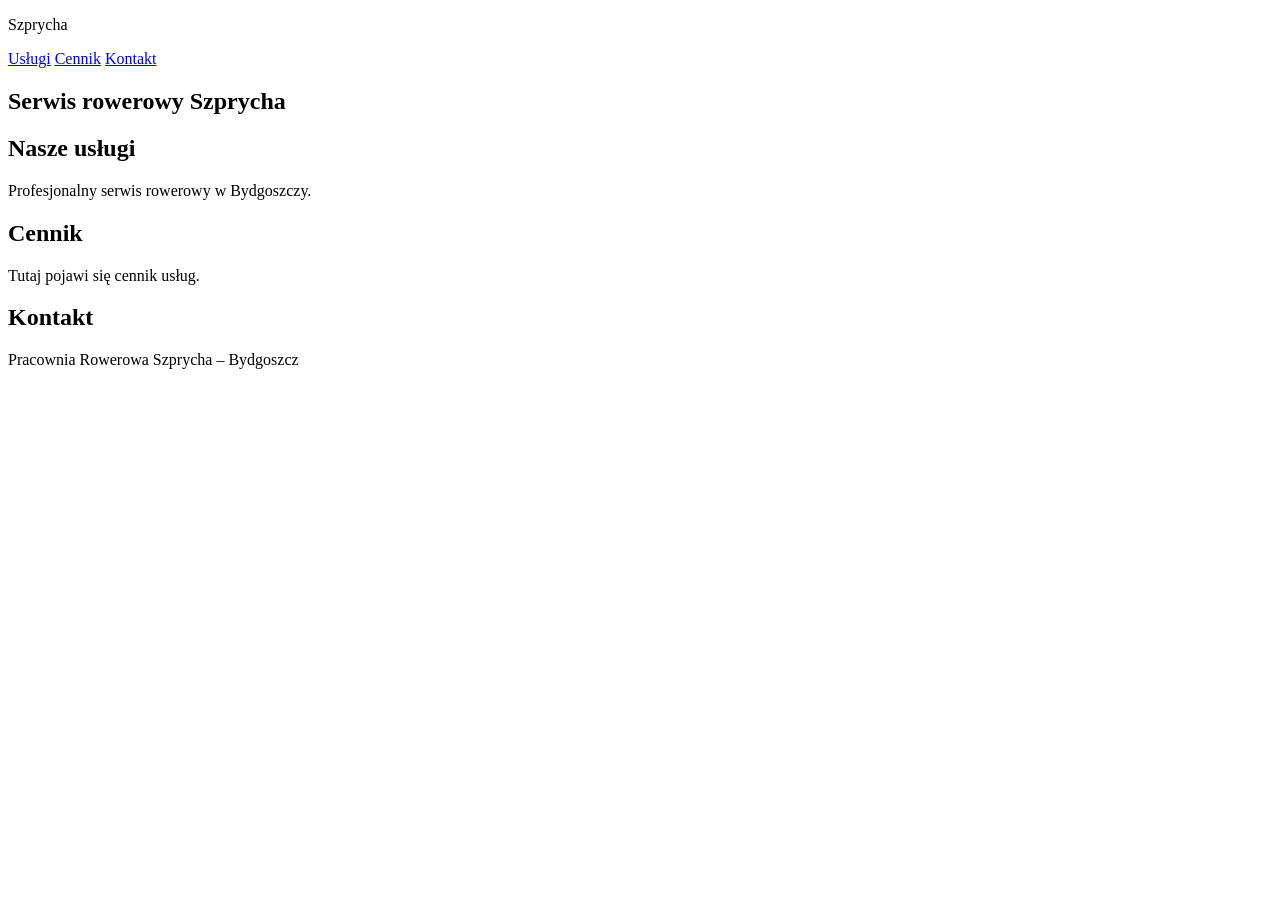
==== index.html @ 935c0ace "lab1: szkielet strony" ====
<!DOCTYPE html>
<html lang="pl">
<head>
    <meta charset="UTF-8">
    <meta name="viewport" content="width=device-width, initial-scale=1.0">
    <title>Szprycha – serwis rowerowy</title>
    <link rel="stylesheet" href="style.css">
</head>
<body>

    <header class="site-header">
        <p class="logo">Szprycha</p>

        <nav class="menu">
            <a href="#uslugi">Usługi</a>
            <a href="#cennik">Cennik</a>
            <a href="#kontakt">Kontakt</a>
        </nav>
    </header>

    <main>
        <section id="uslugi">
            <h1>Serwis rowerowy Szprycha</h1>
            <h2>Nasze usługi</h2>
            <p>Profesjonalny serwis rowerowy w Bydgoszczy.</p>
        </section>

        <section id="cennik">
            <h2>Cennik</h2>
            <p>Tutaj pojawi się cennik usług.</p>
        </section>
    </main>

    <footer id="kontakt">
        <h2>Kontakt</h2>
        <p>Pracownia Rowerowa Szprycha – Bydgoszcz</p>
    </footer>

</body>
</html>
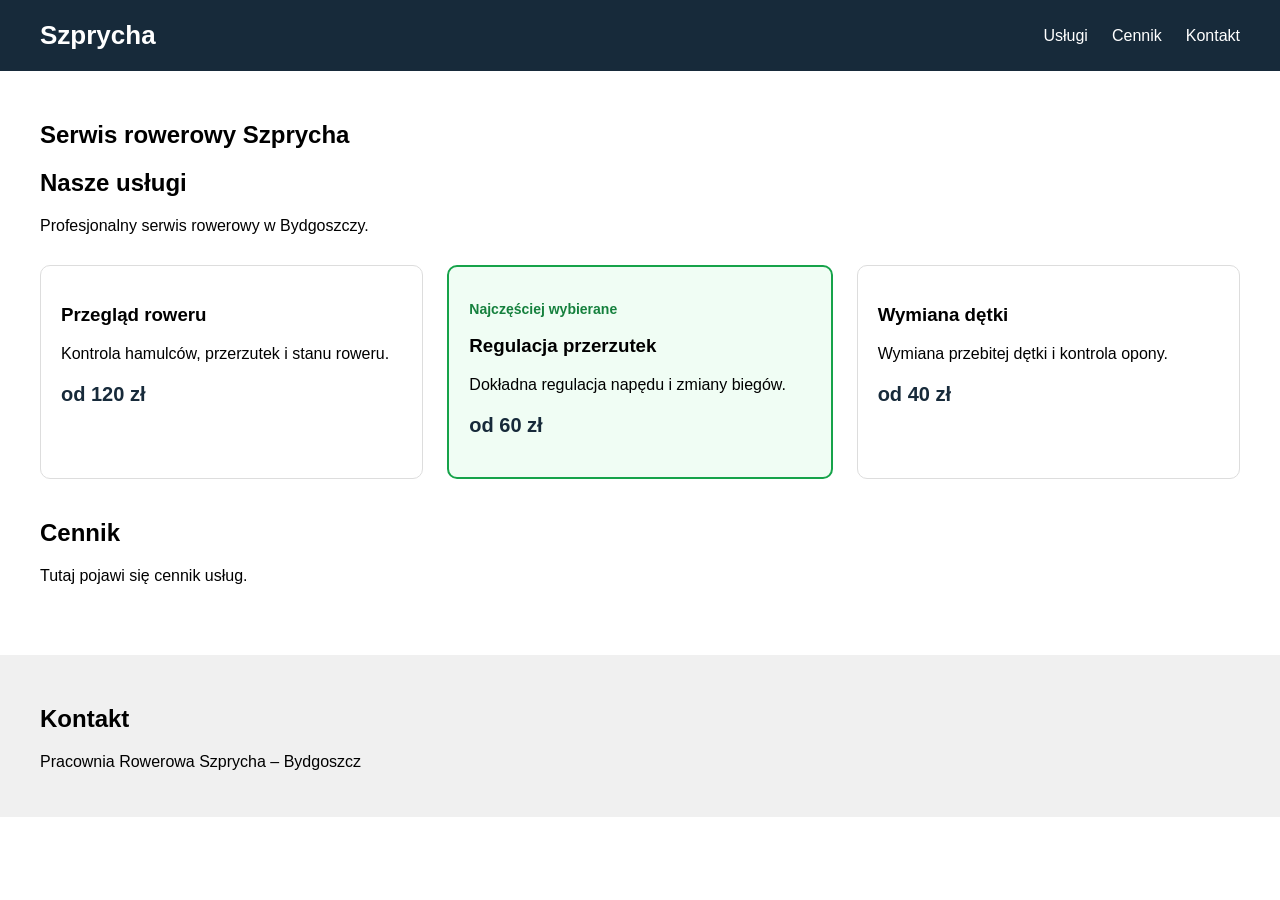
==== commit 21374a1f: "lab1: karty uslug" ====
--- a/index.html
+++ b/index.html
@@ -9,6 +9,7 @@
 </head>
 <body>
 
+    <!-- Nagłówek strony -->
     <header class="site-header">
         <p class="logo">Szprycha</p>
 
@@ -20,23 +21,69 @@
     </header>
 
     <main>
+
+        <!-- Sekcja usług -->
         <section id="uslugi">
             <h1>Serwis rowerowy Szprycha</h1>
             <h2>Nasze usługi</h2>
-            <p>Profesjonalny serwis rowerowy w Bydgoszczy.</p>
+            <p>
+                Profesjonalny serwis rowerowy
+                w Bydgoszczy.
+            </p>
+
+            <div class="cards">
+
+                <!-- Karta 1 -->
+                <article class="card">
+                    <h3>Przegląd roweru</h3>
+                    <p>
+                        Kontrola hamulców, przerzutek
+                        i stanu roweru.
+                    </p>
+                    <p class="card__price">od 120 zł</p>
+                </article>
+
+                <!-- Karta 2 - wyróżniona -->
+                <article class="card card--highlight">
+                    <p class="card__badge">
+                        Najczęściej wybierane
+                    </p>
+                    <h3>Regulacja przerzutek</h3>
+                    <p>
+                        Dokładna regulacja napędu
+                        i zmiany biegów.
+                    </p>
+                    <p class="card__price">od 60 zł</p>
+                </article>
+
+                <!-- Karta 3 -->
+                <article class="card">
+                    <h3>Wymiana dętki</h3>
+                    <p>
+                        Wymiana przebitej dętki
+                        i kontrola opony.
+                    </p>
+                    <p class="card__price">od 40 zł</p>
+                </article>
+
+            </div>
         </section>
 
+        <!-- Sekcja cennika -->
         <section id="cennik">
             <h2>Cennik</h2>
             <p>Tutaj pojawi się cennik usług.</p>
         </section>
+
     </main>
 
+    <!-- Stopka strony -->
     <footer id="kontakt">
         <h2>Kontakt</h2>
-        <p>Pracownia Rowerowa Szprycha – Bydgoszcz</p>
+        <p>
+            Pracownia Rowerowa Szprycha – Bydgoszcz
+        </p>
     </footer>
 
 </body>
 </html>
-  
--- a/style.css
+++ b/style.css
@@ -0,0 +1,93 @@
+
+/* Podstawowe ustawienia strony */
+body {
+    margin: 0;
+    font-family: Arial, sans-serif;
+}
+
+/* Nagłówek strony */
+.site-header {
+    display: flex;
+    justify-content: space-between;
+    align-items: center;
+    padding: 20px 40px;
+    background-color: #172A3A;
+    color: white;
+}
+
+/* Logo */
+.logo {
+    font-size: 26px;
+    font-weight: bold;
+    margin: 0;
+}
+
+/* Menu nawigacyjne */
+.menu {
+    display: flex;
+    gap: 24px;
+}
+
+/* Linki w menu */
+.menu a {
+    color: white;
+    text-decoration: none;
+}
+
+/* Efekt po najechaniu na link */
+.menu a:hover {
+    color: #62D2A2;
+}
+
+/* Główna zawartość strony */
+main {
+    padding: 30px 40px;
+}
+
+/* Odstępy między sekcjami */
+section {
+    margin-bottom: 40px;
+}
+
+/* Kontener kart usług */
+.cards {
+    display: flex;
+    flex-wrap: wrap;
+    gap: 24px;
+    margin-top: 30px;
+}
+
+/* Pojedyncza karta */
+.card {
+    flex: 1 1 260px;
+    border: 1px solid #dddddd;
+    border-radius: 10px;
+    padding: 20px;
+    background-color: #ffffff;
+}
+
+/* Wyróżniona karta */
+.card--highlight {
+    border: 2px solid #16a34a;
+    background-color: #f0fdf4;
+}
+
+/* Napis na wyróżnionej karcie */
+.card__badge {
+    color: #15803d;
+    font-weight: bold;
+    font-size: 14px;
+}
+
+/* Cena usługi */
+.card__price {
+    font-size: 20px;
+    font-weight: bold;
+    color: #172a3a;
+}
+
+/* Stopka strony */
+footer {
+    padding: 30px 40px;
+    background-color: #f0f0f0;
+}
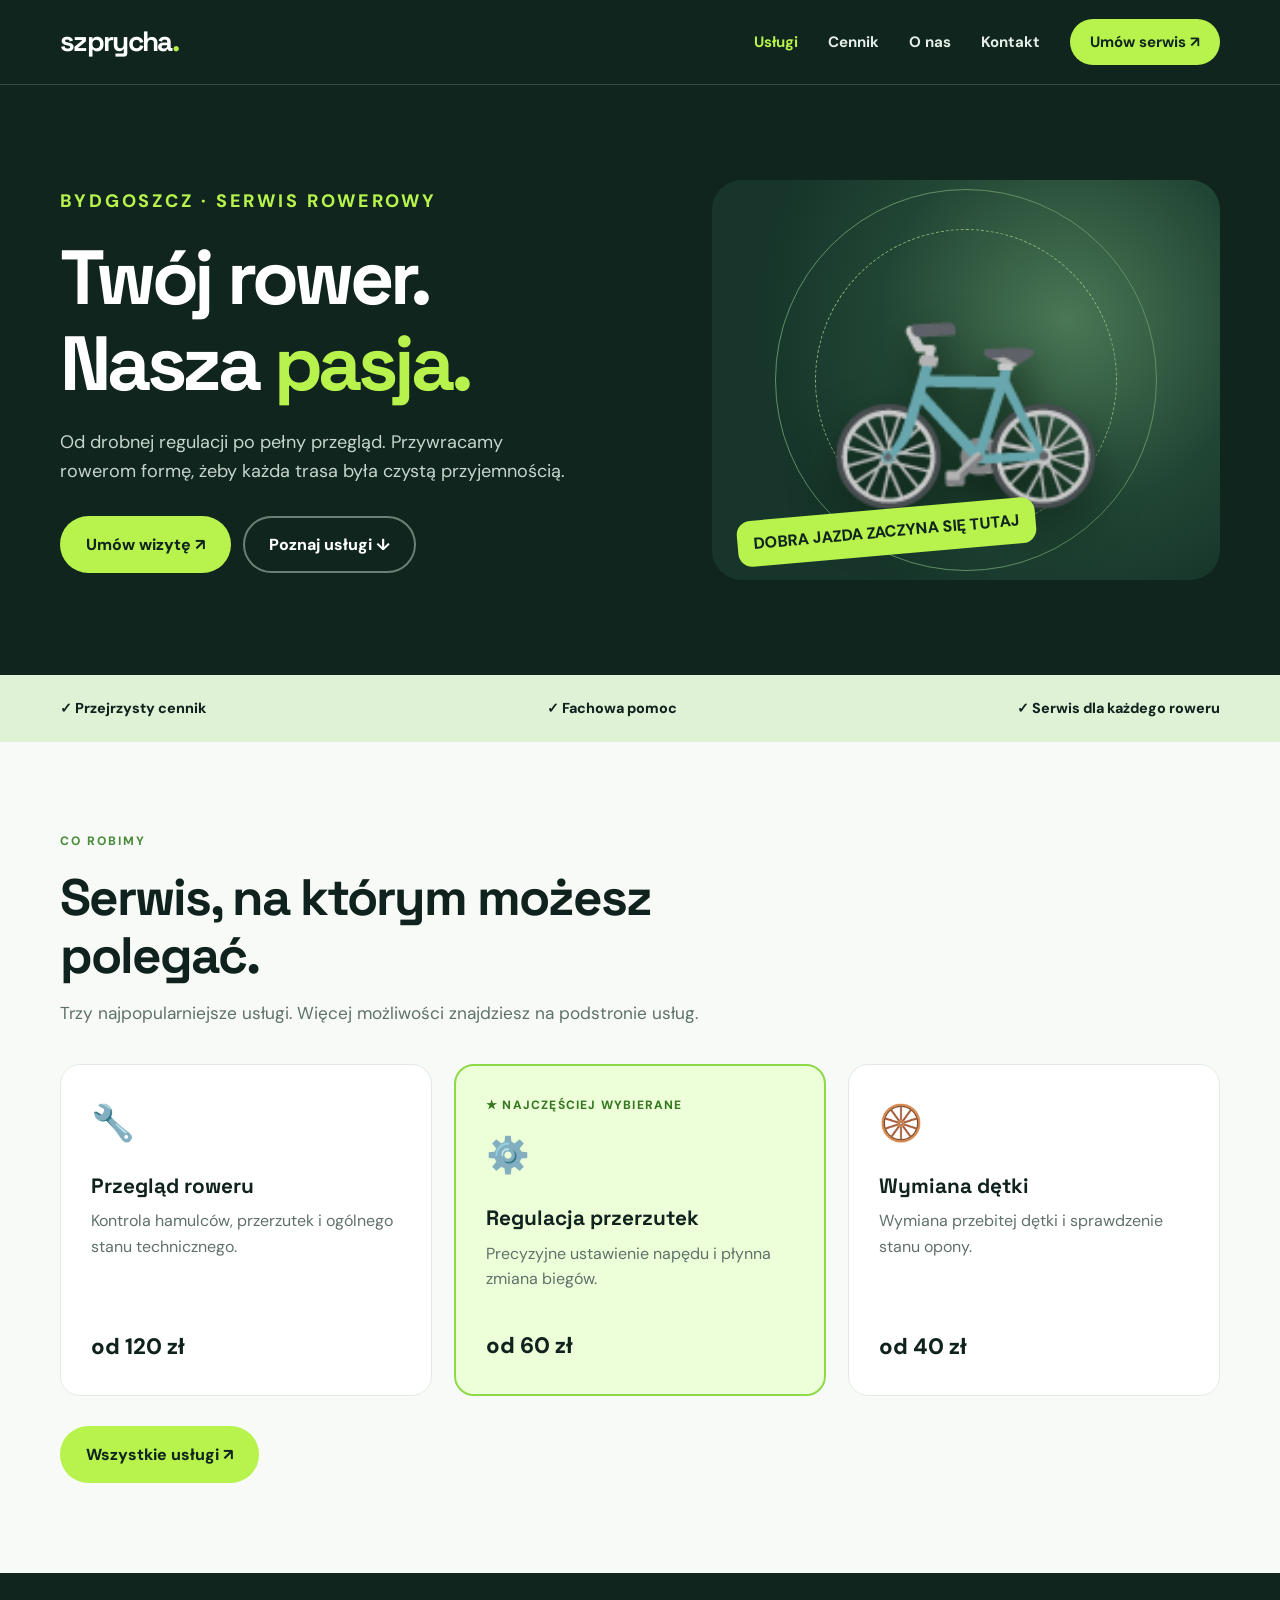
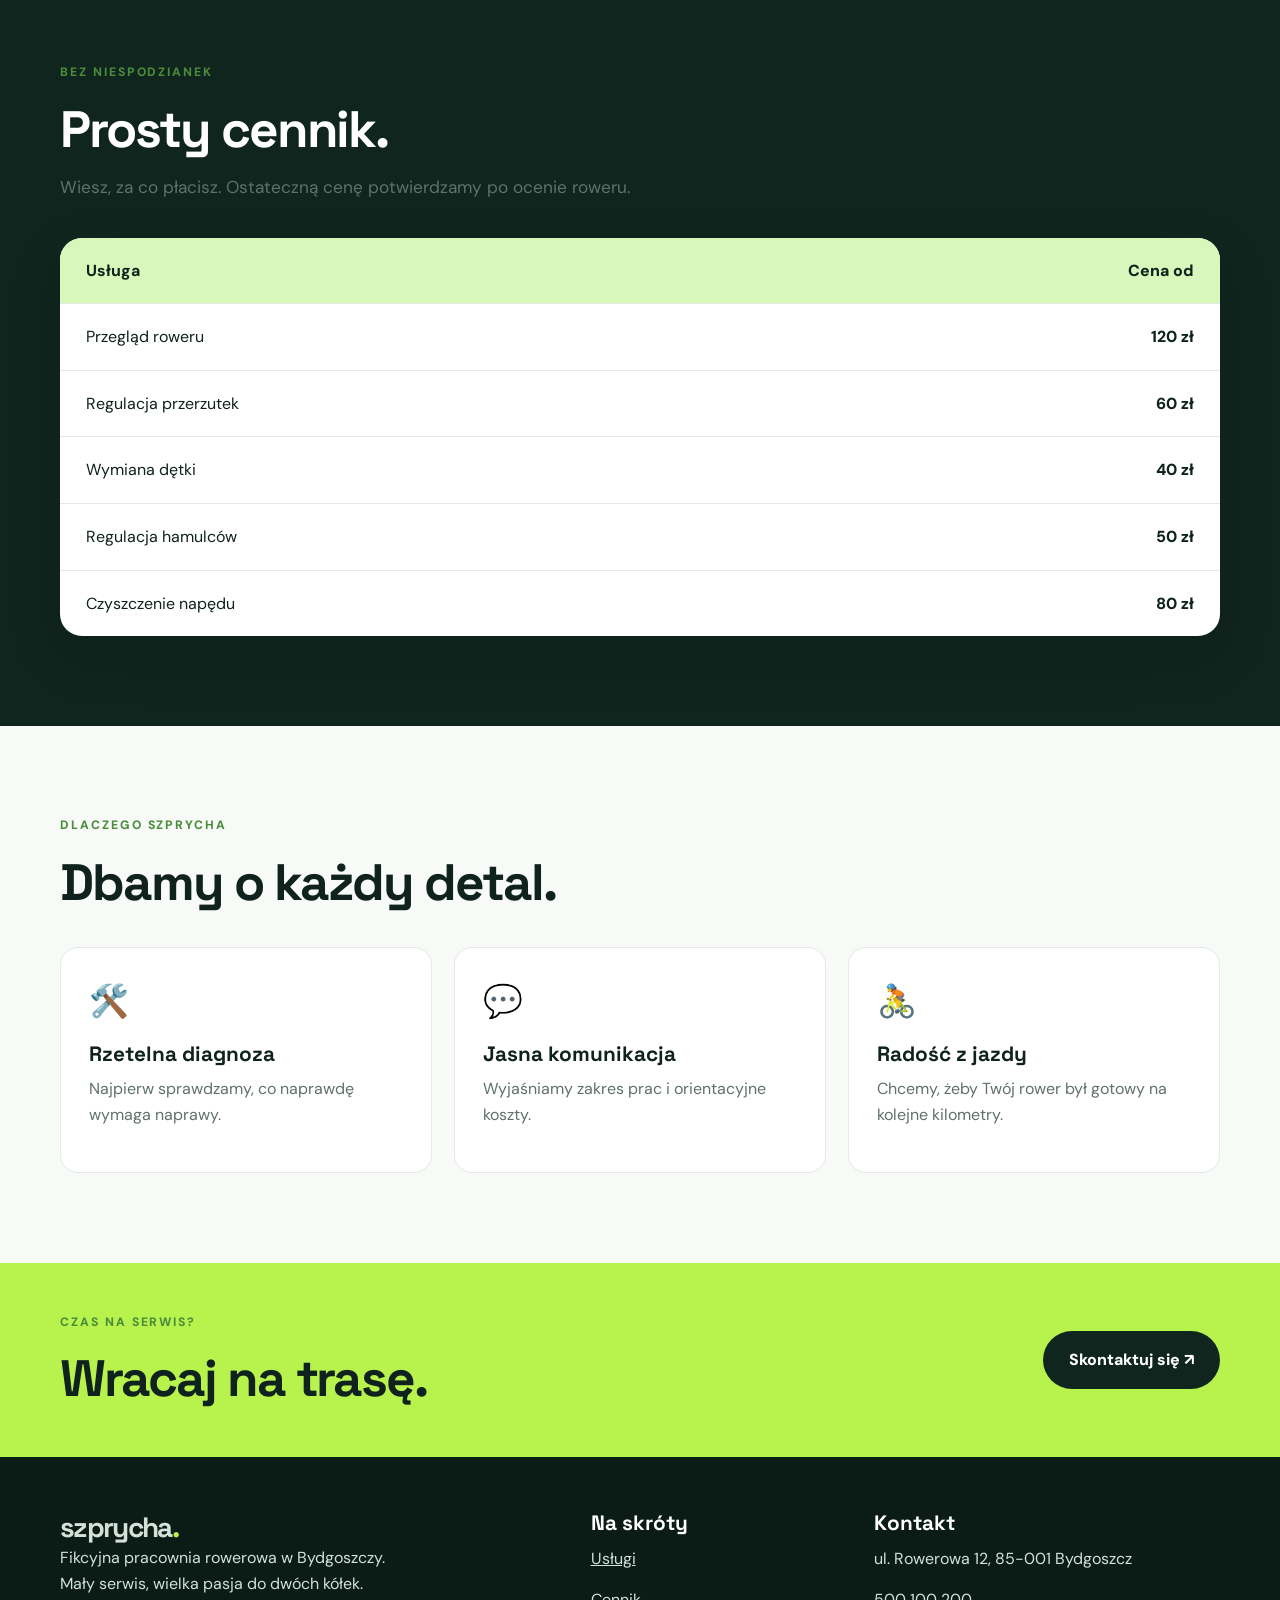
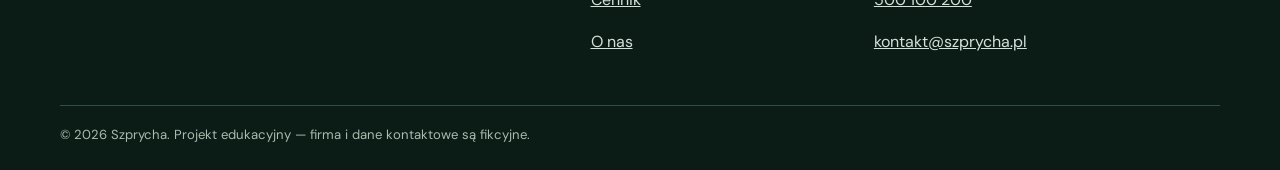
==== commit b30cb72b: "lab1: rozbudowana strona z podstronami" ====
--- a/index.html
+++ b/index.html
@@ -1,89 +1,19 @@
-
 <!DOCTYPE html>
 <html lang="pl">
 <head>
-    <meta charset="UTF-8">
-    <meta name="viewport" content="width=device-width, initial-scale=1.0">
-    <title>Szprycha – serwis rowerowy</title>
-    <link rel="stylesheet" href="style.css">
+<meta charset="UTF-8"><meta name="viewport" content="width=device-width, initial-scale=1.0">
+<meta name="description" content="Szprycha – serwis rowerowy w Bydgoszczy. Przeglądy, naprawy, regulacje i wymiana dętek.">
+<title>Szprycha | Serwis rowerowy Bydgoszcz</title><link rel="stylesheet" href="style.css">
 </head>
 <body>
-
-    <!-- Nagłówek strony -->
-    <header class="site-header">
-        <p class="logo">Szprycha</p>
-
-        <nav class="menu">
-            <a href="#uslugi">Usługi</a>
-            <a href="#cennik">Cennik</a>
-            <a href="#kontakt">Kontakt</a>
-        </nav>
-    </header>
-
-    <main>
-
-        <!-- Sekcja usług -->
-        <section id="uslugi">
-            <h1>Serwis rowerowy Szprycha</h1>
-            <h2>Nasze usługi</h2>
-            <p>
-                Profesjonalny serwis rowerowy
-                w Bydgoszczy.
-            </p>
-
-            <div class="cards">
-
-                <!-- Karta 1 -->
-                <article class="card">
-                    <h3>Przegląd roweru</h3>
-                    <p>
-                        Kontrola hamulców, przerzutek
-                        i stanu roweru.
-                    </p>
-                    <p class="card__price">od 120 zł</p>
-                </article>
-
-                <!-- Karta 2 - wyróżniona -->
-                <article class="card card--highlight">
-                    <p class="card__badge">
-                        Najczęściej wybierane
-                    </p>
-                    <h3>Regulacja przerzutek</h3>
-                    <p>
-                        Dokładna regulacja napędu
-                        i zmiany biegów.
-                    </p>
-                    <p class="card__price">od 60 zł</p>
-                </article>
-
-                <!-- Karta 3 -->
-                <article class="card">
-                    <h3>Wymiana dętki</h3>
-                    <p>
-                        Wymiana przebitej dętki
-                        i kontrola opony.
-                    </p>
-                    <p class="card__price">od 40 zł</p>
-                </article>
-
-            </div>
-        </section>
-
-        <!-- Sekcja cennika -->
-        <section id="cennik">
-            <h2>Cennik</h2>
-            <p>Tutaj pojawi się cennik usług.</p>
-        </section>
-
-    </main>
-
-    <!-- Stopka strony -->
-    <footer id="kontakt">
-        <h2>Kontakt</h2>
-        <p>
-            Pracownia Rowerowa Szprycha – Bydgoszcz
-        </p>
-    </footer>
-
-</body>
-</html>
+<header class="site-header"><div class="container header-inner"><a class="logo" href="index.html">szprycha<span class="logo-mark">.</span></a><nav class="menu" aria-label="Nawigacja główna"><a href="#uslugi" aria-current="page">Usługi</a><a href="#cennik">Cennik</a><a href="o-nas.html">O nas</a><a href="#kontakt">Kontakt</a><a class="nav-cta" href="kontakt.html">Umów serwis ↗</a></nav></div></header>
+<main>
+<section class="hero"><div class="container hero-grid"><div><p class="eyebrow">BYDGOSZCZ · SERWIS ROWEROWY</p><h1>Twój rower.<br>Nasza <strong>pasja.</strong></h1><p>Od drobnej regulacji po pełny przegląd. Przywracamy rowerom formę, żeby każda trasa była czystą przyjemnością.</p><div class="actions"><a class="btn btn-primary" href="kontakt.html">Umów wizytę ↗</a><a class="btn btn-outline" href="#uslugi">Poznaj usługi ↓</a></div></div><div class="hero-art" role="img" aria-label="Dekoracyjna ilustracja roweru"><span class="bike-icon" aria-hidden="true">🚲</span><span class="hero-stamp">DOBRA JAZDA ZACZYNA SIĘ TUTAJ</span></div></div></section>
+<div class="trust-strip"><div class="container trust-inner"><span>✓ Przejrzysty cennik</span><span>✓ Fachowa pomoc</span><span>✓ Serwis dla każdego roweru</span></div></div>
+<section id="uslugi" class="section"><div class="container"><div class="section-heading"><p class="eyebrow">CO ROBIMY</p><h2>Serwis, na którym możesz polegać.</h2><p>Trzy najpopularniejsze usługi. Więcej możliwości znajdziesz na podstronie usług.</p></div><div class="cards"><article class="card"><div class="card__icon" aria-hidden="true">🔧</div><h3>Przegląd roweru</h3><p>Kontrola hamulców, przerzutek i ogólnego stanu technicznego.</p><p class="card__price">od 120 zł</p></article><article class="card card--highlight"><p class="card__badge">★ Najczęściej wybierane</p><div class="card__icon" aria-hidden="true">⚙️</div><h3>Regulacja przerzutek</h3><p>Precyzyjne ustawienie napędu i płynna zmiana biegów.</p><p class="card__price">od 60 zł</p></article><article class="card"><div class="card__icon" aria-hidden="true">🛞</div><h3>Wymiana dętki</h3><p>Wymiana przebitej dętki i sprawdzenie stanu opony.</p><p class="card__price">od 40 zł</p></article></div><div class="actions"><a class="btn btn-primary" href="uslugi.html">Wszystkie usługi ↗</a></div></div></section>
+<section id="cennik" class="section dark-section"><div class="container"><div class="section-heading"><p class="eyebrow">BEZ NIESPODZIANEK</p><h2>Prosty cennik.</h2><p class="lead">Wiesz, za co płacisz. Ostateczną cenę potwierdzamy po ocenie roweru.</p></div><div class="price-panel"><table><thead><tr><th scope="col">Usługa</th><th scope="col" class="num">Cena od</th></tr></thead><tbody><tr><td>Przegląd roweru</td><td class="num">120 zł</td></tr><tr><td>Regulacja przerzutek</td><td class="num">60 zł</td></tr><tr><td>Wymiana dętki</td><td class="num">40 zł</td></tr><tr><td>Regulacja hamulców</td><td class="num">50 zł</td></tr><tr><td>Czyszczenie napędu</td><td class="num">80 zł</td></tr></tbody></table></div></div></section>
+<section class="section"><div class="container"><div class="section-heading"><p class="eyebrow">DLACZEGO SZPRYCHA</p><h2>Dbamy o każdy detal.</h2></div><div class="feature-grid"><article class="feature"><div class="feature-icon" aria-hidden="true">🛠️</div><h3>Rzetelna diagnoza</h3><p>Najpierw sprawdzamy, co naprawdę wymaga naprawy.</p></article><article class="feature"><div class="feature-icon" aria-hidden="true">💬</div><h3>Jasna komunikacja</h3><p>Wyjaśniamy zakres prac i orientacyjne koszty.</p></article><article class="feature"><div class="feature-icon" aria-hidden="true">🚴</div><h3>Radość z jazdy</h3><p>Chcemy, żeby Twój rower był gotowy na kolejne kilometry.</p></article></div></div></section>
+<section class="cta-band"><div class="container cta-inner"><div><p class="eyebrow">CZAS NA SERWIS?</p><h2>Wracaj na trasę.</h2></div><a class="btn" href="kontakt.html">Skontaktuj się ↗</a></div></section>
+</main>
+<footer id="kontakt" class="site-footer"><div class="container"><div class="footer-grid"><div><a class="logo" href="index.html">szprycha<span class="logo-mark">.</span></a><p>Fikcyjna pracownia rowerowa w Bydgoszczy.<br>Mały serwis, wielka pasja do dwóch kółek.</p></div><div><h3>Na skróty</h3><p><a href="uslugi.html">Usługi</a></p><p><a href="#cennik">Cennik</a></p><p><a href="o-nas.html">O nas</a></p></div><div><h3>Kontakt</h3><p>ul. Rowerowa 12, 85-001 Bydgoszcz</p><p><a href="tel:+48500100200">500 100 200</a></p><p><a href="mailto:kontakt@szprycha.pl">kontakt@szprycha.pl</a></p></div></div><div class="footer-bottom">© 2026 Szprycha. Projekt edukacyjny — firma i dane kontaktowe są fikcyjne.</div></div></footer>
+</body></html>
--- a/style.css
+++ b/style.css
@@ -1,93 +1,2 @@
-
-/* Podstawowe ustawienia strony */
-body {
-    margin: 0;
-    font-family: Arial, sans-serif;
-}
-
-/* Nagłówek strony */
-.site-header {
-    display: flex;
-    justify-content: space-between;
-    align-items: center;
-    padding: 20px 40px;
-    background-color: #172A3A;
-    color: white;
-}
-
-/* Logo */
-.logo {
-    font-size: 26px;
-    font-weight: bold;
-    margin: 0;
-}
-
-/* Menu nawigacyjne */
-.menu {
-    display: flex;
-    gap: 24px;
-}
-
-/* Linki w menu */
-.menu a {
-    color: white;
-    text-decoration: none;
-}
-
-/* Efekt po najechaniu na link */
-.menu a:hover {
-    color: #62D2A2;
-}
-
-/* Główna zawartość strony */
-main {
-    padding: 30px 40px;
-}
-
-/* Odstępy między sekcjami */
-section {
-    margin-bottom: 40px;
-}
-
-/* Kontener kart usług */
-.cards {
-    display: flex;
-    flex-wrap: wrap;
-    gap: 24px;
-    margin-top: 30px;
-}
-
-/* Pojedyncza karta */
-.card {
-    flex: 1 1 260px;
-    border: 1px solid #dddddd;
-    border-radius: 10px;
-    padding: 20px;
-    background-color: #ffffff;
-}
-
-/* Wyróżniona karta */
-.card--highlight {
-    border: 2px solid #16a34a;
-    background-color: #f0fdf4;
-}
-
-/* Napis na wyróżnionej karcie */
-.card__badge {
-    color: #15803d;
-    font-weight: bold;
-    font-size: 14px;
-}
-
-/* Cena usługi */
-.card__price {
-    font-size: 20px;
-    font-weight: bold;
-    color: #172a3a;
-}
-
-/* Stopka strony */
-footer {
-    padding: 30px 40px;
-    background-color: #f0f0f0;
-}
+@import url('https://fonts.googleapis.com/css2?family=DM+Sans:wght@400;500;600;700;800&family=Space+Grotesk:wght@500;600;700&display=swap');
+:root{--ink:#10221d;--muted:#60716a;--green:#b7f34c;--dark:#10251e;--line:#e3eae4;--bg:#f7faf6;--white:#fff;--radius:20px}*{box-sizing:border-box}html{scroll-behavior:smooth}body{margin:0;font-family:'DM Sans',Arial,sans-serif;background:var(--bg);color:var(--ink);line-height:1.6}h1,h2,h3,.logo{font-family:'Space Grotesk',Arial,sans-serif;line-height:1.12}h1{font-size:clamp(2.7rem,6vw,5.4rem);letter-spacing:-.055em;margin:0 0 22px}h2{font-size:clamp(2rem,4vw,3.3rem);letter-spacing:-.04em;margin:0 0 16px}h3{font-size:1.3rem;margin:0 0 10px}p{margin-top:0}a{color:inherit}a:focus-visible,button:focus-visible,input:focus-visible,textarea:focus-visible{outline:3px solid #4a9f36;outline-offset:3px}.container{width:min(1160px,calc(100% - 40px));margin-inline:auto}.site-header{background:#10251e;color:#fff;position:sticky;top:0;z-index:20;border-bottom:1px solid #345045}.header-inner{display:flex;align-items:center;justify-content:space-between;gap:24px;min-height:84px}.logo{font-weight:700;font-size:1.75rem;text-decoration:none;letter-spacing:-.06em}.logo-mark{color:var(--green)}.menu{display:flex;gap:30px;align-items:center;flex-wrap:wrap}.menu a{text-decoration:none;font-weight:700;font-size:.94rem;color:#e5eee8}.menu a:hover,.menu a[aria-current="page"]{color:var(--green)}.menu .nav-cta{background:var(--green);color:var(--dark);padding:11px 20px;border-radius:999px}.menu .nav-cta:hover{color:var(--dark);background:#d2ff84}.hero{background:var(--dark);color:#fff;overflow:hidden}.hero-grid{display:grid;grid-template-columns:1.1fr .9fr;gap:30px;align-items:center;min-height:590px;padding:70px 0}.eyebrow{text-transform:uppercase;letter-spacing:.16em;font-size:.76rem;font-weight:800;color:#4b8c3b;margin-bottom:18px}.hero .eyebrow{color:var(--green)}.hero p{color:#c6d6cd;max-width:510px;font-size:1.13rem}.hero strong{color:var(--green)}.actions{display:flex;gap:12px;flex-wrap:wrap;margin-top:30px}.btn{display:inline-flex;align-items:center;justify-content:center;border-radius:999px;padding:14px 24px;font-weight:800;text-decoration:none;border:2px solid transparent;cursor:pointer;font:inherit;font-weight:800}.btn-primary{background:var(--green);color:var(--dark)}.btn-primary:hover{background:#d4ff89}.btn-outline{border-color:#698074;color:#fff}.btn-outline:hover{background:#284237}.hero-art{position:relative;min-height:400px;border-radius:30px;background:radial-gradient(circle at 70% 35%,#4a7755 0,#214534 43%,#17352a 70%);display:grid;place-items:center;overflow:hidden}.hero-art:before{content:'';position:absolute;width:380px;height:380px;border:1px solid #628f66;border-radius:50%}.hero-art:after{content:'';position:absolute;width:300px;height:300px;border:1px dashed #8db77b;border-radius:50%}.bike-icon{font-size:clamp(8rem,18vw,15rem);z-index:1;filter:drop-shadow(0 20px 22px #091e12)}.hero-stamp{position:absolute;bottom:25px;left:25px;background:var(--green);color:var(--dark);border-radius:14px;padding:10px 16px;font-weight:800;z-index:2;transform:rotate(-5deg)}.trust-strip{background:#dff2d6;padding:22px 0}.trust-inner{display:flex;justify-content:space-between;gap:20px;flex-wrap:wrap;font-weight:800;font-size:.9rem}.section{padding:90px 0}.section-heading{max-width:650px;margin-bottom:36px}.section-heading>p:last-child,.lead{color:var(--muted);font-size:1.08rem}.cards{display:flex;flex-wrap:wrap;gap:22px}.card{flex:1 1 280px;background:#fff;border:1px solid var(--line);border-radius:var(--radius);padding:30px;display:flex;flex-direction:column;transition:transform .2s,box-shadow .2s}.card:hover{transform:translateY(-6px);box-shadow:0 20px 40px #193b2420}.card--highlight{background:#edffd9;border:2px solid #8ed94a}.card__badge{font-size:.75rem;text-transform:uppercase;letter-spacing:.1em;font-weight:800;color:#36771f}.card__icon{font-size:2.2rem;margin-bottom:24px}.card p:not(.card__badge):not(.card__price){color:var(--muted)}.card__price{font-size:1.4rem;font-weight:800;margin:auto 0 0;padding-top:20px}.dark-section{background:var(--dark);color:#fff}.dark-section .lead{color:#b4c9bc}.price-panel{background:#fff;color:var(--ink);border-radius:22px;overflow:hidden;box-shadow:0 20px 55px #0002}table{width:100%;border-collapse:collapse}th,td{padding:20px 26px;text-align:left;border-bottom:1px solid var(--line)}thead{background:#d8f7bb}tbody tr:last-child td{border-bottom:0}tbody tr:hover{background:#f5faef}.num{text-align:right;white-space:nowrap;font-weight:800}.feature-grid{display:grid;grid-template-columns:repeat(3,1fr);gap:22px}.feature{background:#fff;padding:28px;border-radius:18px;border:1px solid var(--line)}.feature-icon{font-size:2rem;margin-bottom:16px}.feature p{color:var(--muted)}.cta-band{background:var(--green);padding:50px 0}.cta-inner{display:flex;justify-content:space-between;align-items:center;gap:20px}.cta-inner h2{margin:0}.cta-inner .btn{background:var(--dark);color:#fff}.site-footer{background:#0b1c16;color:#d4e1d9;padding:55px 0 25px}.footer-grid{display:grid;grid-template-columns:2fr 1fr 1.4fr;gap:36px}.site-footer h3{color:#fff}.site-footer a{color:#d4e1d9}.site-footer a:hover{color:var(--green)}.footer-bottom{border-top:1px solid #315042;margin-top:35px;padding-top:18px;font-size:.82rem;color:#a8bcb0}.page-hero{background:var(--dark);color:#fff;padding:80px 0}.page-hero h1{font-size:clamp(2.5rem,5vw,4.5rem)}.page-hero p{max-width:700px;color:#c6d6cd;font-size:1.15rem}.two-col{display:grid;grid-template-columns:1fr 1fr;gap:45px;align-items:start}.info-box{background:#fff;padding:30px;border-radius:20px;border:1px solid var(--line)}.info-box p{color:var(--muted)}.contact-form{display:grid;gap:15px}.contact-form label{font-weight:700}.contact-form input,.contact-form textarea{width:100%;padding:14px;border:1px solid #b9c8bb;border-radius:10px;font:inherit;background:#fff}.contact-form textarea{min-height:145px;resize:vertical}.contact-form .btn{justify-self:start}.notice{font-size:.85rem;color:var(--muted)}.steps{counter-reset:step;display:grid;gap:15px}.step{counter-increment:step;background:#fff;border:1px solid var(--line);border-radius:16px;padding:22px 25px}.step:before{content:counter(step,decimal-leading-zero);font-weight:800;color:#498d32;margin-right:14px}.step strong{font-size:1.05rem}@media(max-width:800px){.header-inner{flex-direction:column;padding:16px 0;gap:12px}.hero-grid,.two-col{grid-template-columns:1fr}.hero-grid{padding:50px 0}.hero-art{min-height:310px}.feature-grid,.footer-grid{grid-template-columns:1fr 1fr}.cta-inner{align-items:flex-start;flex-direction:column}}@media(max-width:600px){.container{width:min(100% - 28px,1160px)}.site-header{position:static}.menu{gap:12px;justify-content:center}.menu a{font-size:.84rem}.menu .nav-cta{padding:7px 12px}.section{padding:58px 0}.hero-art{min-height:250px}.feature-grid,.footer-grid{grid-template-columns:1fr}.card{flex-basis:100%}th,td{padding:14px 12px;font-size:.89rem}.trust-inner{flex-direction:column;gap:8px}.page-hero{padding:60px 0}}
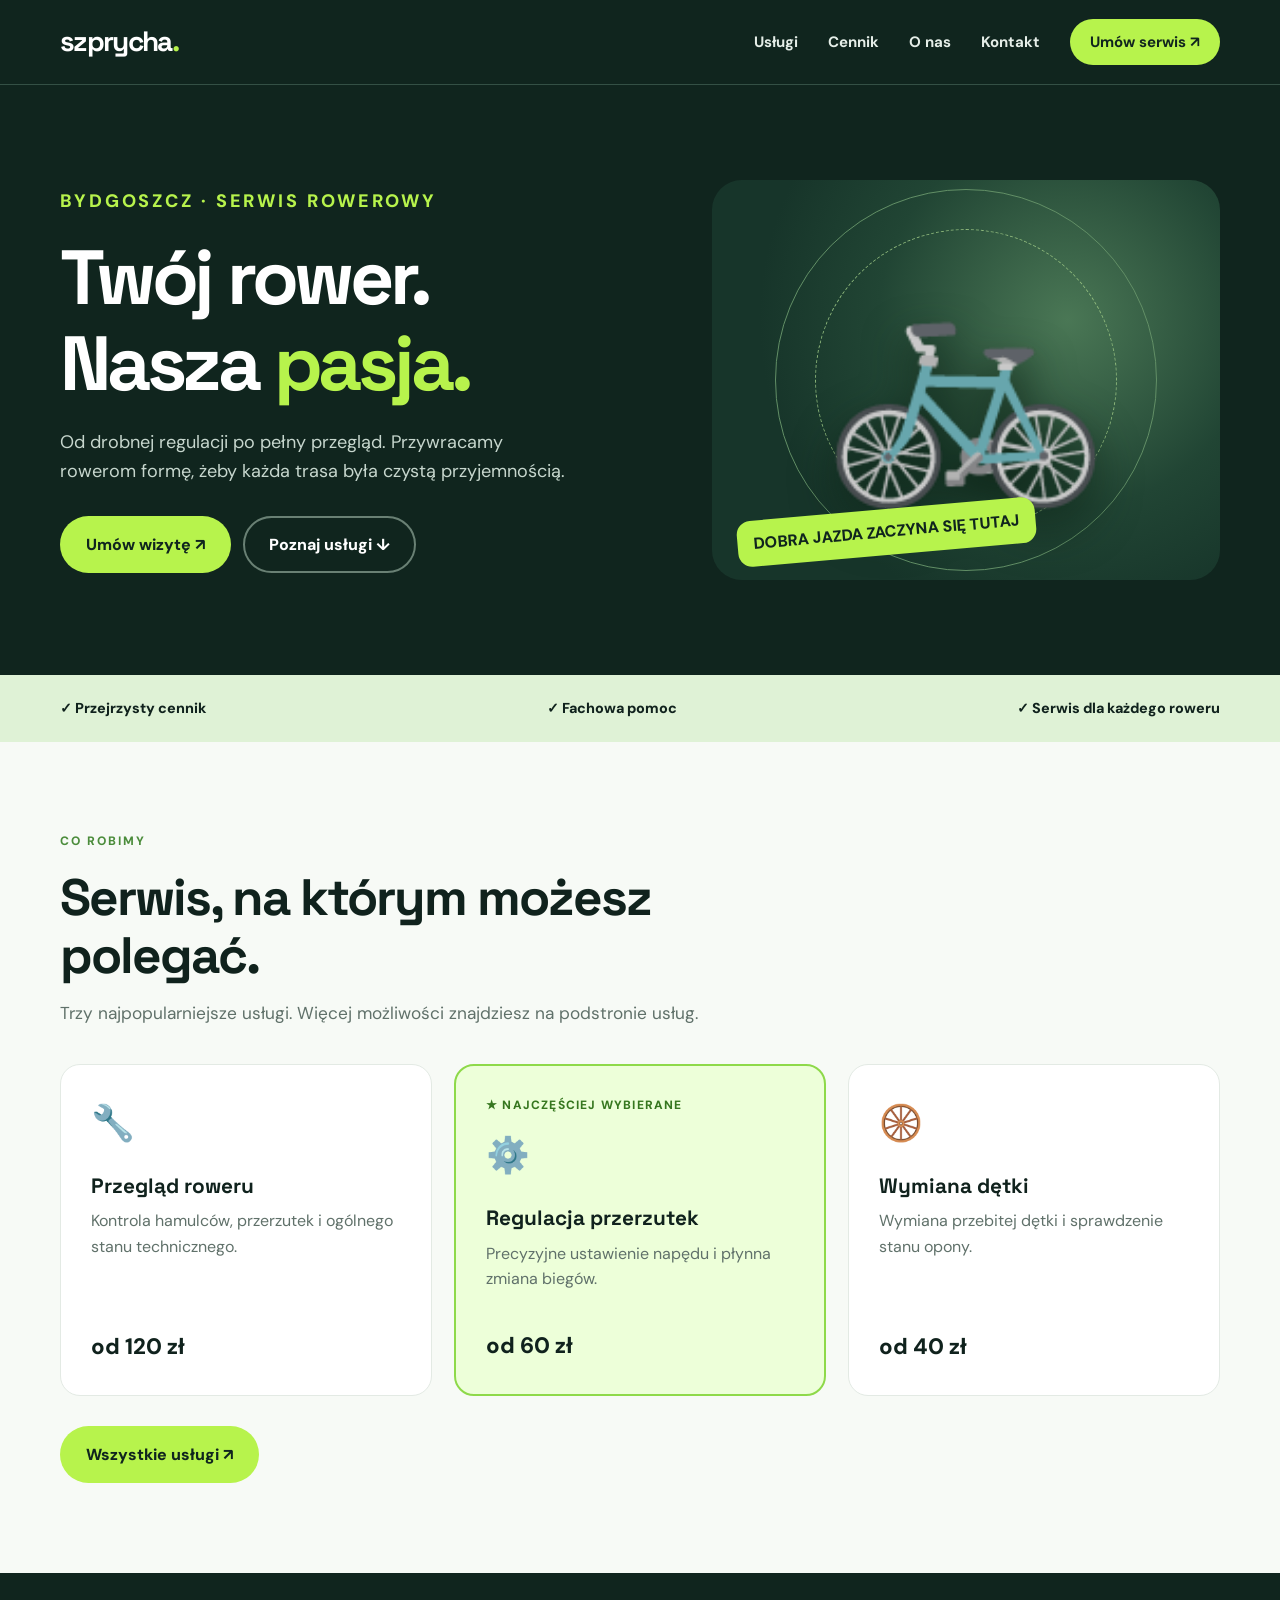
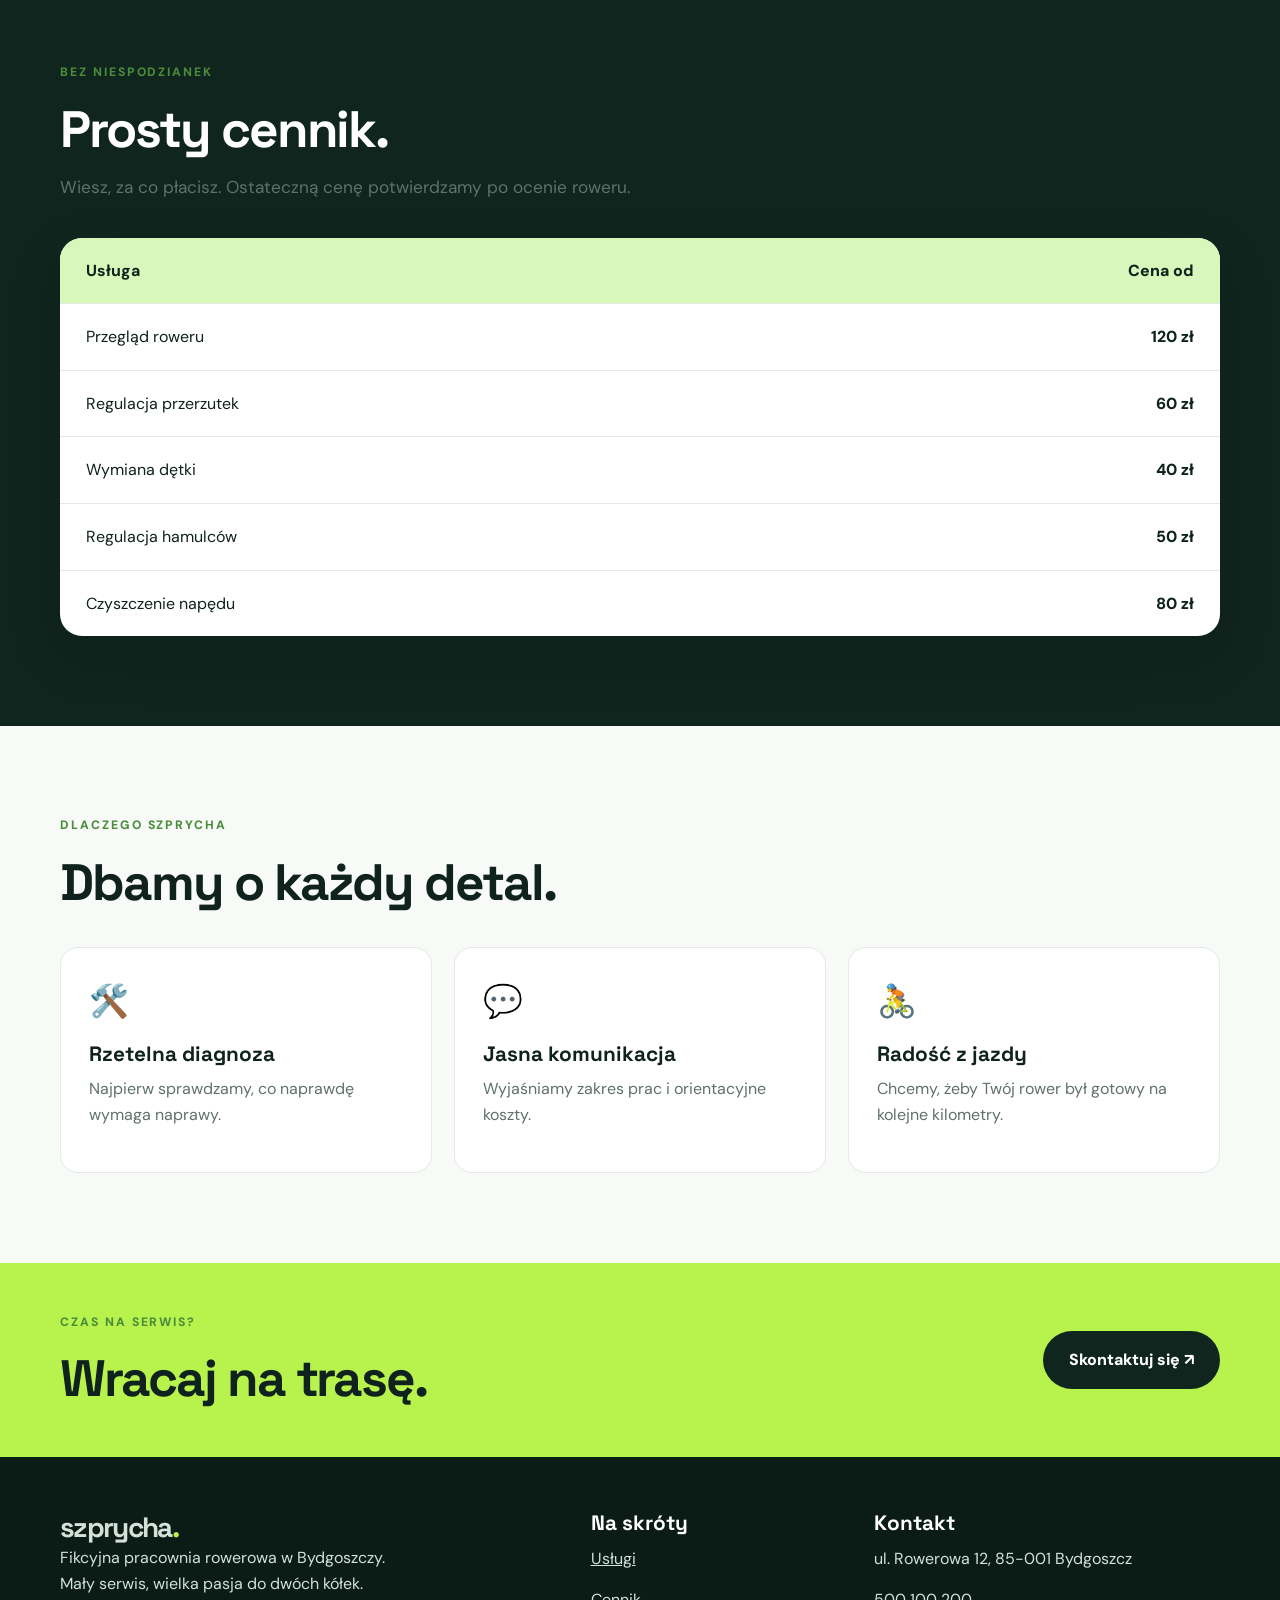
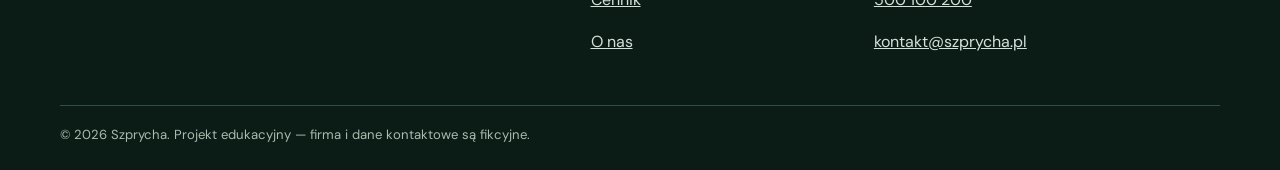
==== commit b4a66eed: "lab2: kompletne menu mobilne i semantyka HTML" ====
--- a/index.html
+++ b/index.html
@@ -4,10 +4,13 @@
 <meta charset="UTF-8"><meta name="viewport" content="width=device-width, initial-scale=1.0">
 <meta name="description" content="Szprycha – serwis rowerowy w Bydgoszczy. Przeglądy, naprawy, regulacje i wymiana dętek.">
 <title>Szprycha | Serwis rowerowy Bydgoszcz</title><link rel="stylesheet" href="style.css">
+<script src="app.js" defer></script>
 </head>
 <body>
-<header class="site-header"><div class="container header-inner"><a class="logo" href="index.html">szprycha<span class="logo-mark">.</span></a><nav class="menu" aria-label="Nawigacja główna"><a href="#uslugi" aria-current="page">Usługi</a><a href="#cennik">Cennik</a><a href="o-nas.html">O nas</a><a href="#kontakt">Kontakt</a><a class="nav-cta" href="kontakt.html">Umów serwis ↗</a></nav></div></header>
-<main>
+<a class="skip-link" href="#tresc">Przejdź do treści</a>
+<header class="site-header"><div class="container header-inner"><a class="logo" href="index.html">szprycha<span class="logo-mark">.</span></a><button class="menu-toggle" type="button" aria-expanded="false" aria-controls="menu-glowne">☰ Menu</button>
+<nav class="menu" id="menu-glowne" aria-label="Nawigacja główna"><a href="#uslugi" >Usługi</a><a href="#cennik">Cennik</a><a href="o-nas.html">O nas</a><a href="#kontakt">Kontakt</a><a class="nav-cta" href="kontakt.html">Umów serwis ↗</a></nav></div></header>
+<main id="tresc">
 <section class="hero"><div class="container hero-grid"><div><p class="eyebrow">BYDGOSZCZ · SERWIS ROWEROWY</p><h1>Twój rower.<br>Nasza <strong>pasja.</strong></h1><p>Od drobnej regulacji po pełny przegląd. Przywracamy rowerom formę, żeby każda trasa była czystą przyjemnością.</p><div class="actions"><a class="btn btn-primary" href="kontakt.html">Umów wizytę ↗</a><a class="btn btn-outline" href="#uslugi">Poznaj usługi ↓</a></div></div><div class="hero-art" role="img" aria-label="Dekoracyjna ilustracja roweru"><span class="bike-icon" aria-hidden="true">🚲</span><span class="hero-stamp">DOBRA JAZDA ZACZYNA SIĘ TUTAJ</span></div></div></section>
 <div class="trust-strip"><div class="container trust-inner"><span>✓ Przejrzysty cennik</span><span>✓ Fachowa pomoc</span><span>✓ Serwis dla każdego roweru</span></div></div>
 <section id="uslugi" class="section"><div class="container"><div class="section-heading"><p class="eyebrow">CO ROBIMY</p><h2>Serwis, na którym możesz polegać.</h2><p>Trzy najpopularniejsze usługi. Więcej możliwości znajdziesz na podstronie usług.</p></div><div class="cards"><article class="card"><div class="card__icon" aria-hidden="true">🔧</div><h3>Przegląd roweru</h3><p>Kontrola hamulców, przerzutek i ogólnego stanu technicznego.</p><p class="card__price">od 120 zł</p></article><article class="card card--highlight"><p class="card__badge">★ Najczęściej wybierane</p><div class="card__icon" aria-hidden="true">⚙️</div><h3>Regulacja przerzutek</h3><p>Precyzyjne ustawienie napędu i płynna zmiana biegów.</p><p class="card__price">od 60 zł</p></article><article class="card"><div class="card__icon" aria-hidden="true">🛞</div><h3>Wymiana dętki</h3><p>Wymiana przebitej dętki i sprawdzenie stanu opony.</p><p class="card__price">od 40 zł</p></article></div><div class="actions"><a class="btn btn-primary" href="uslugi.html">Wszystkie usługi ↗</a></div></div></section>
@@ -15,5 +18,5 @@
 <section class="section"><div class="container"><div class="section-heading"><p class="eyebrow">DLACZEGO SZPRYCHA</p><h2>Dbamy o każdy detal.</h2></div><div class="feature-grid"><article class="feature"><div class="feature-icon" aria-hidden="true">🛠️</div><h3>Rzetelna diagnoza</h3><p>Najpierw sprawdzamy, co naprawdę wymaga naprawy.</p></article><article class="feature"><div class="feature-icon" aria-hidden="true">💬</div><h3>Jasna komunikacja</h3><p>Wyjaśniamy zakres prac i orientacyjne koszty.</p></article><article class="feature"><div class="feature-icon" aria-hidden="true">🚴</div><h3>Radość z jazdy</h3><p>Chcemy, żeby Twój rower był gotowy na kolejne kilometry.</p></article></div></div></section>
 <section class="cta-band"><div class="container cta-inner"><div><p class="eyebrow">CZAS NA SERWIS?</p><h2>Wracaj na trasę.</h2></div><a class="btn" href="kontakt.html">Skontaktuj się ↗</a></div></section>
 </main>
-<footer id="kontakt" class="site-footer"><div class="container"><div class="footer-grid"><div><a class="logo" href="index.html">szprycha<span class="logo-mark">.</span></a><p>Fikcyjna pracownia rowerowa w Bydgoszczy.<br>Mały serwis, wielka pasja do dwóch kółek.</p></div><div><h3>Na skróty</h3><p><a href="uslugi.html">Usługi</a></p><p><a href="#cennik">Cennik</a></p><p><a href="o-nas.html">O nas</a></p></div><div><h3>Kontakt</h3><p>ul. Rowerowa 12, 85-001 Bydgoszcz</p><p><a href="tel:+48500100200">500 100 200</a></p><p><a href="mailto:kontakt@szprycha.pl">kontakt@szprycha.pl</a></p></div></div><div class="footer-bottom">© 2026 Szprycha. Projekt edukacyjny — firma i dane kontaktowe są fikcyjne.</div></div></footer>
+<footer id="kontakt" class="site-footer"><div class="container"><div class="footer-grid"><div><a class="logo" href="index.html">szprycha<span class="logo-mark">.</span></a><p>Fikcyjna pracownia rowerowa w Bydgoszczy.<br>Mały serwis, wielka pasja do dwóch kółek.</p></div><div><h3>Na skróty</h3><p><a href="uslugi.html">Usługi</a></p><p><a href="#cennik">Cennik</a></p><p><a href="o-nas.html">O nas</a></p></div><div><h3>Kontakt</h3><address class="footer-address"><p>ul. Rowerowa 12, 85-001 Bydgoszcz</p><p><a href="tel:+48500100200">500 100 200</a></p><p><a href="mailto:kontakt@szprycha.pl">kontakt@szprycha.pl</a></p></address></div></div><div class="footer-bottom">© 2026 Szprycha. Projekt edukacyjny — firma i dane kontaktowe są fikcyjne.</div></div></footer>
 </body></html>
--- a/style.css
+++ b/style.css
@@ -1,2 +1,48 @@
 @import url('https://fonts.googleapis.com/css2?family=DM+Sans:wght@400;500;600;700;800&family=Space+Grotesk:wght@500;600;700&display=swap');
 :root{--ink:#10221d;--muted:#60716a;--green:#b7f34c;--dark:#10251e;--line:#e3eae4;--bg:#f7faf6;--white:#fff;--radius:20px}*{box-sizing:border-box}html{scroll-behavior:smooth}body{margin:0;font-family:'DM Sans',Arial,sans-serif;background:var(--bg);color:var(--ink);line-height:1.6}h1,h2,h3,.logo{font-family:'Space Grotesk',Arial,sans-serif;line-height:1.12}h1{font-size:clamp(2.7rem,6vw,5.4rem);letter-spacing:-.055em;margin:0 0 22px}h2{font-size:clamp(2rem,4vw,3.3rem);letter-spacing:-.04em;margin:0 0 16px}h3{font-size:1.3rem;margin:0 0 10px}p{margin-top:0}a{color:inherit}a:focus-visible,button:focus-visible,input:focus-visible,textarea:focus-visible{outline:3px solid #4a9f36;outline-offset:3px}.container{width:min(1160px,calc(100% - 40px));margin-inline:auto}.site-header{background:#10251e;color:#fff;position:sticky;top:0;z-index:20;border-bottom:1px solid #345045}.header-inner{display:flex;align-items:center;justify-content:space-between;gap:24px;min-height:84px}.logo{font-weight:700;font-size:1.75rem;text-decoration:none;letter-spacing:-.06em}.logo-mark{color:var(--green)}.menu{display:flex;gap:30px;align-items:center;flex-wrap:wrap}.menu a{text-decoration:none;font-weight:700;font-size:.94rem;color:#e5eee8}.menu a:hover,.menu a[aria-current="page"]{color:var(--green)}.menu .nav-cta{background:var(--green);color:var(--dark);padding:11px 20px;border-radius:999px}.menu .nav-cta:hover{color:var(--dark);background:#d2ff84}.hero{background:var(--dark);color:#fff;overflow:hidden}.hero-grid{display:grid;grid-template-columns:1.1fr .9fr;gap:30px;align-items:center;min-height:590px;padding:70px 0}.eyebrow{text-transform:uppercase;letter-spacing:.16em;font-size:.76rem;font-weight:800;color:#4b8c3b;margin-bottom:18px}.hero .eyebrow{color:var(--green)}.hero p{color:#c6d6cd;max-width:510px;font-size:1.13rem}.hero strong{color:var(--green)}.actions{display:flex;gap:12px;flex-wrap:wrap;margin-top:30px}.btn{display:inline-flex;align-items:center;justify-content:center;border-radius:999px;padding:14px 24px;font-weight:800;text-decoration:none;border:2px solid transparent;cursor:pointer;font:inherit;font-weight:800}.btn-primary{background:var(--green);color:var(--dark)}.btn-primary:hover{background:#d4ff89}.btn-outline{border-color:#698074;color:#fff}.btn-outline:hover{background:#284237}.hero-art{position:relative;min-height:400px;border-radius:30px;background:radial-gradient(circle at 70% 35%,#4a7755 0,#214534 43%,#17352a 70%);display:grid;place-items:center;overflow:hidden}.hero-art:before{content:'';position:absolute;width:380px;height:380px;border:1px solid #628f66;border-radius:50%}.hero-art:after{content:'';position:absolute;width:300px;height:300px;border:1px dashed #8db77b;border-radius:50%}.bike-icon{font-size:clamp(8rem,18vw,15rem);z-index:1;filter:drop-shadow(0 20px 22px #091e12)}.hero-stamp{position:absolute;bottom:25px;left:25px;background:var(--green);color:var(--dark);border-radius:14px;padding:10px 16px;font-weight:800;z-index:2;transform:rotate(-5deg)}.trust-strip{background:#dff2d6;padding:22px 0}.trust-inner{display:flex;justify-content:space-between;gap:20px;flex-wrap:wrap;font-weight:800;font-size:.9rem}.section{padding:90px 0}.section-heading{max-width:650px;margin-bottom:36px}.section-heading>p:last-child,.lead{color:var(--muted);font-size:1.08rem}.cards{display:flex;flex-wrap:wrap;gap:22px}.card{flex:1 1 280px;background:#fff;border:1px solid var(--line);border-radius:var(--radius);padding:30px;display:flex;flex-direction:column;transition:transform .2s,box-shadow .2s}.card:hover{transform:translateY(-6px);box-shadow:0 20px 40px #193b2420}.card--highlight{background:#edffd9;border:2px solid #8ed94a}.card__badge{font-size:.75rem;text-transform:uppercase;letter-spacing:.1em;font-weight:800;color:#36771f}.card__icon{font-size:2.2rem;margin-bottom:24px}.card p:not(.card__badge):not(.card__price){color:var(--muted)}.card__price{font-size:1.4rem;font-weight:800;margin:auto 0 0;padding-top:20px}.dark-section{background:var(--dark);color:#fff}.dark-section .lead{color:#b4c9bc}.price-panel{background:#fff;color:var(--ink);border-radius:22px;overflow:hidden;box-shadow:0 20px 55px #0002}table{width:100%;border-collapse:collapse}th,td{padding:20px 26px;text-align:left;border-bottom:1px solid var(--line)}thead{background:#d8f7bb}tbody tr:last-child td{border-bottom:0}tbody tr:hover{background:#f5faef}.num{text-align:right;white-space:nowrap;font-weight:800}.feature-grid{display:grid;grid-template-columns:repeat(3,1fr);gap:22px}.feature{background:#fff;padding:28px;border-radius:18px;border:1px solid var(--line)}.feature-icon{font-size:2rem;margin-bottom:16px}.feature p{color:var(--muted)}.cta-band{background:var(--green);padding:50px 0}.cta-inner{display:flex;justify-content:space-between;align-items:center;gap:20px}.cta-inner h2{margin:0}.cta-inner .btn{background:var(--dark);color:#fff}.site-footer{background:#0b1c16;color:#d4e1d9;padding:55px 0 25px}.footer-grid{display:grid;grid-template-columns:2fr 1fr 1.4fr;gap:36px}.site-footer h3{color:#fff}.site-footer a{color:#d4e1d9}.site-footer a:hover{color:var(--green)}.footer-bottom{border-top:1px solid #315042;margin-top:35px;padding-top:18px;font-size:.82rem;color:#a8bcb0}.page-hero{background:var(--dark);color:#fff;padding:80px 0}.page-hero h1{font-size:clamp(2.5rem,5vw,4.5rem)}.page-hero p{max-width:700px;color:#c6d6cd;font-size:1.15rem}.two-col{display:grid;grid-template-columns:1fr 1fr;gap:45px;align-items:start}.info-box{background:#fff;padding:30px;border-radius:20px;border:1px solid var(--line)}.info-box p{color:var(--muted)}.contact-form{display:grid;gap:15px}.contact-form label{font-weight:700}.contact-form input,.contact-form textarea{width:100%;padding:14px;border:1px solid #b9c8bb;border-radius:10px;font:inherit;background:#fff}.contact-form textarea{min-height:145px;resize:vertical}.contact-form .btn{justify-self:start}.notice{font-size:.85rem;color:var(--muted)}.steps{counter-reset:step;display:grid;gap:15px}.step{counter-increment:step;background:#fff;border:1px solid var(--line);border-radius:16px;padding:22px 25px}.step:before{content:counter(step,decimal-leading-zero);font-weight:800;color:#498d32;margin-right:14px}.step strong{font-size:1.05rem}@media(max-width:800px){.header-inner{flex-direction:column;padding:16px 0;gap:12px}.hero-grid,.two-col{grid-template-columns:1fr}.hero-grid{padding:50px 0}.hero-art{min-height:310px}.feature-grid,.footer-grid{grid-template-columns:1fr 1fr}.cta-inner{align-items:flex-start;flex-direction:column}}@media(max-width:600px){.container{width:min(100% - 28px,1160px)}.site-header{position:static}.menu{gap:12px;justify-content:center}.menu a{font-size:.84rem}.menu .nav-cta{padding:7px 12px}.section{padding:58px 0}.hero-art{min-height:250px}.feature-grid,.footer-grid{grid-template-columns:1fr}.card{flex-basis:100%}th,td{padding:14px 12px;font-size:.89rem}.trust-inner{flex-direction:column;gap:8px}.page-hero{padding:60px 0}}
+
+
+/* LAB 2 — menu mobilne */
+.menu-toggle {
+  display: none;
+  background: var(--green);
+  color: var(--dark);
+  border: 0;
+  border-radius: 12px;
+  padding: 10px 18px;
+  font: inherit;
+  font-weight: 800;
+  cursor: pointer;
+}
+
+@media (max-width: 600px) {
+  .menu-toggle { display: block; }
+  .menu {
+    display: none;
+    width: 100%;
+    flex-direction: column;
+    align-items: center;
+    gap: 14px;
+    padding: 15px 0;
+  }
+  .menu.menu--open { display: flex; }
+}
+
+/* Dostępność: szybkie przejście do głównej treści */
+.skip-link {
+  position: absolute;
+  left: 12px;
+  top: -80px;
+  z-index: 100;
+  background: var(--green);
+  color: var(--dark);
+  padding: 10px 16px;
+  border-radius: 10px;
+  font-weight: 800;
+}
+.skip-link:focus { top: 12px; }
+.footer-address { font-style: normal; }
+@media (prefers-reduced-motion: reduce) {
+  html { scroll-behavior: auto; }
+  .card { transition: none; }
+}
